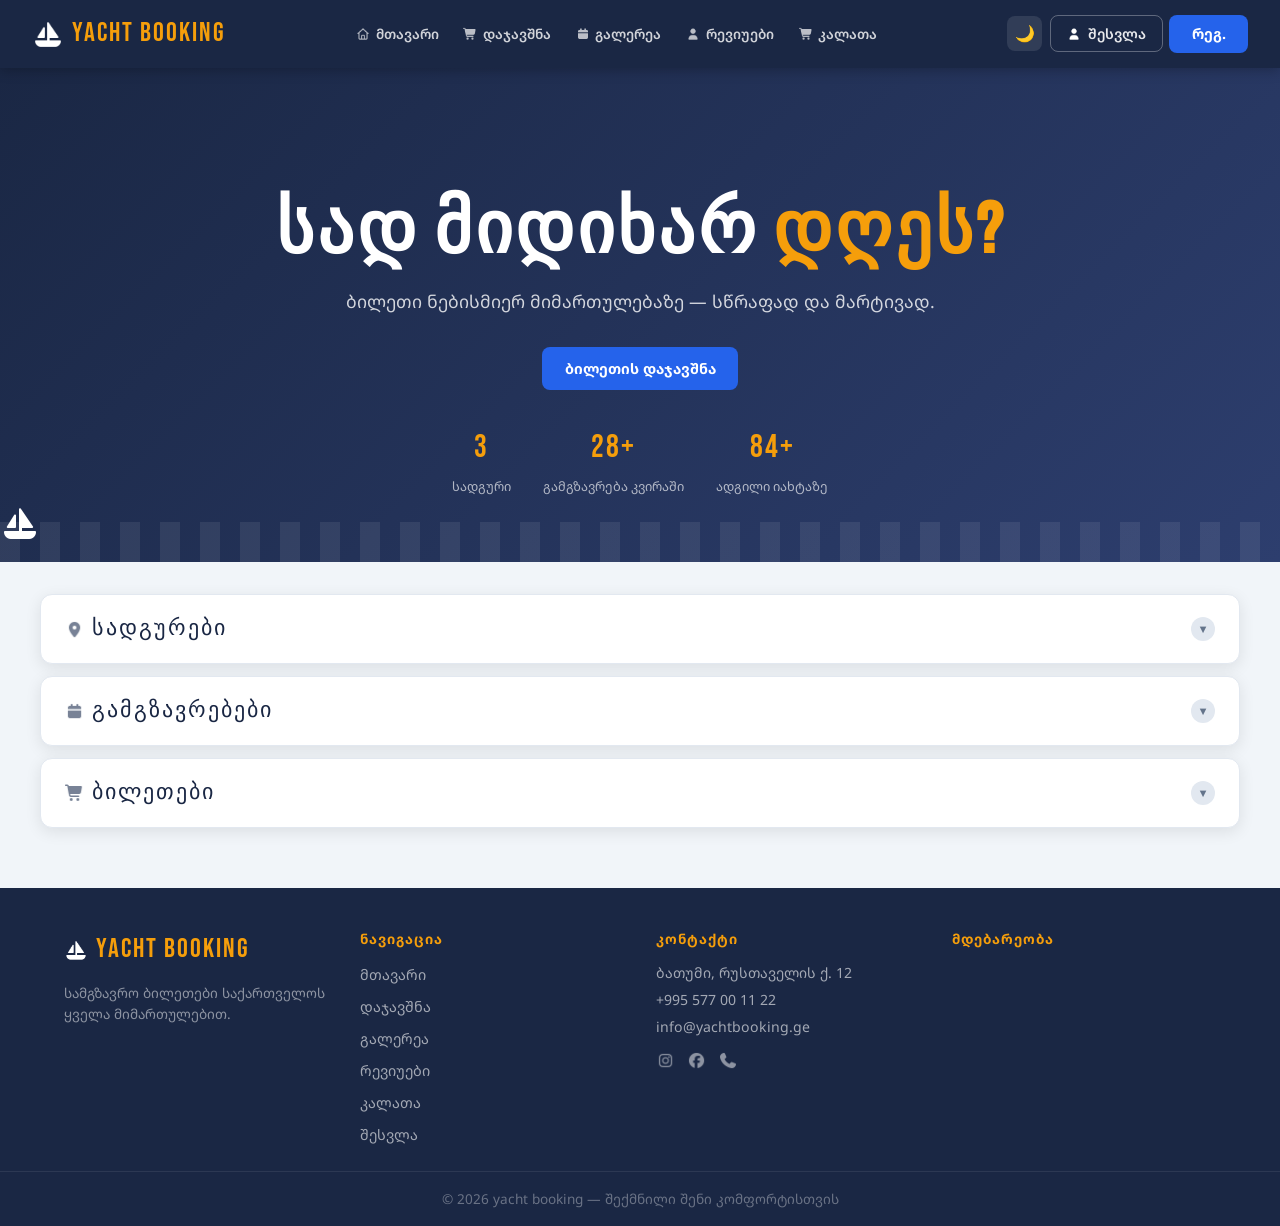
==== index.html @ 4e346224 "git innit" ====
<!doctype html>
<html lang="en" data-theme="light">
  <head>
    <meta charset="UTF-8" />
    <meta name="viewport" content="width=device-width, initial-scale=1.0" />
    <title>Yacht Booking</title>
    <link
      href="https://fonts.googleapis.com/css2?family=Bebas+Neue&family=Noto+Sans+Georgian:wght@300;400;600;700&display=swap"
      rel="stylesheet"
    />
    <link rel="stylesheet" href="./styles/style.css" />
    <link rel="icon" type="image/png" href="./assets/icons/ship.png" />
    <style>
      .accordion-section {
        border: 1px solid var(--border);
        border-radius: 0.75rem;
        overflow: hidden;
        margin-bottom: 0.75rem;
        background: var(--card-bg);
        box-shadow: var(--shadow);
        transition: background 0.3s;
      }
      .accordion-header {
        display: flex;
        align-items: center;
        justify-content: space-between;
        padding: 1rem 1.5rem;
        cursor: pointer;
        user-select: none;
      }
      .accordion-header:hover {
        background: rgba(37, 99, 235, 0.04);
      }
      .accordion-title {
        font-family: "Bebas Neue", sans-serif;
        font-size: 1.4rem;
        letter-spacing: 2px;
        color: var(--navy);
        display: flex;
        align-items: center;
        gap: 0.5rem;
      }
      [data-theme="dark"] .accordion-title {
        color: var(--accent);
      }
      .accordion-title img {
        width: 1.2rem;
        height: 1.2rem;
        opacity: 0.6;
      }
      [data-theme="dark"] .accordion-title img {
        filter: brightness(0) invert(1);
      }
      .accordion-arrow {
        width: 1.5rem;
        height: 1.5rem;
        border-radius: 50%;
        background: var(--border);
        display: flex;
        align-items: center;
        justify-content: center;
        font-size: 0.7rem;
        color: var(--text-light);
        transition:
          transform 0.3s,
          background 0.2s;
        flex-shrink: 0;
      }
      .accordion-section.open .accordion-arrow {
        transform: rotate(180deg);
        background: var(--blue);
        color: white;
      }
      .accordion-body {
        display: none;
        padding: 0 1.5rem 1.5rem;
        border-top: 1px solid var(--border);
      }
      .accordion-section.open .accordion-body {
        display: block;
      }
      .accordion-body .search-wrap {
        padding-top: 1rem;
      }
      .hero-stats {
        display: flex;
        gap: 2rem;
        justify-content: center;
        flex-wrap: wrap;
        margin-top: 2rem;
      }
      .hero-stat {
        text-align: center;
      }
      .hero-stat-num {
        font-family: "Bebas Neue", sans-serif;
        font-size: 2rem;
        letter-spacing: 2px;
        color: var(--accent);
        display: block;
      }
      .hero-stat-label {
        font-size: 0.8rem;
        color: rgba(255, 255, 255, 0.65);
      }
    </style>
  </head>
  <body>
    <header>
      <div class="header-inner">
        <a href="./index.html" class="logo">
          <img src="./assets/icons/ship.png" alt="Logo" class="logo-icon" />
          <span>yacht booking</span>
        </a>
        <nav id="mainNav">
          <a href="./index.html"
            ><img src="./assets/icons/home.png" alt="" />მთავარი</a
          >
          <a href="./pages/booking.html"
            ><img src="./assets/icons/cart.png" alt="" />დაჯავშნა</a
          >
          <a href="./pages/gallery.html"
            ><img src="./assets/icons/calendar-solid.png" alt="" />გალერეა</a
          >
          <a href="./pages/reviews.html"
            ><img src="./assets/icons/user-solid.png" alt="" />რევიუები</a
          >
          <a href="./pages/cart.html"
            ><img src="./assets/icons/cart.png" alt="" />კალათა</a
          >
        </nav>
        <div class="header-actions">
          <button id="themeToggleBtn" class="icon-btn" title="თემის შეცვლა">
            <span id="themeIcon">🌙</span>
          </button>
          <div id="guestBtns">
            <button class="btn-outline" id="openLoginBtn">
              <img
                src="./assets/icons/user-solid.png"
                alt=""
                class="btn-icon"
              />შესვლა
            </button>
            <button class="btn-main" id="openRegisterBtn">რეგ.</button>
          </div>
          <div id="userInfo" class="hidden">
            <span id="welcomeMsg" class="welcome-text"></span>
            <button class="btn-outline small" id="logoutBtn">გასვლა</button>
          </div>
          <button class="burger" id="burgerBtn" aria-label="მენიუ">
            <img
              src="./assets/icons/bars-solid.png"
              alt="menu"
              class="burger-icon"
            />
          </button>
        </div>
      </div>
      <div class="mobile-nav" id="mobileNav">
        <a href="./index.html" class="mob-link"
          ><img src="./assets/icons/home.png" alt="" />მთავარი</a
        >
        <a href="./pages/booking.html" class="mob-link"
          ><img src="./assets/icons/cart.png" alt="" />დაჯავშნა</a
        >
        <a href="./pages/gallery.html" class="mob-link"
          ><img src="./assets/icons/calendar-solid.png" alt="" />გალერეა</a
        >
        <a href="./pages/reviews.html" class="mob-link"
          ><img src="./assets/icons/user-solid.png" alt="" />რევიუები</a
        >
        <a href="./pages/cart.html" class="mob-link"
          ><img src="./assets/icons/cart.png" alt="" />კალათა</a
        >
        <a href="./pages/login.html" class="mob-link"
          ><img src="./assets/icons/user-solid.png" alt="" />შესვლა</a
        >
      </div>
    </header>

    <!-- AUTH MODAL -->
    <div class="modal-overlay hidden" id="authModal">
      <div class="modal">
        <button class="modal-close" id="closeModalBtn">
          <img src="./assets/icons/x-solid.png" alt="close" />
        </button>
        <div class="modal-tabs">
          <button class="tab-btn active" id="tabLogin">შესვლა</button>
          <button class="tab-btn" id="tabRegister">რეგისტრაცია</button>
        </div>
        <!-- LOGIN FORM -->
        <div id="loginForm" class="auth-form">
          <h2>კეთილი იყოს შენი დაბრუნება</h2>
          <div class="form-group">
            <label for="login-email">ელ-ფოსტა</label>
            <input
              type="email"
              id="login-email"
              placeholder="email@example.com"
              required
            />
          </div>
          <div class="form-group">
            <label for="login-password">პაროლი</label>
            <input
              type="password"
              id="login-password"
              placeholder="••••••••"
              required
            />
          </div>
          <button class="btn-main full-width" id="loginSubmitBtn">
            შესვლა
          </button>
          <div id="loginMsg" class="auth-msg hidden"></div>
        </div>
        <!-- REGISTER FORM -->
        <div id="registerForm" class="auth-form hidden">
          <h2>ახალი ანგარიში</h2>
          <div class="form-group">
            <label for="reg-name">სახელი</label>
            <input
              type="text"
              id="reg-name"
              placeholder="გიორგი"
              required
              minlength="2"
            />
          </div>
          <div class="form-group">
            <label for="reg-surname">გვარი</label>
            <input
              type="text"
              id="reg-surname"
              placeholder="ბაგრატიონი"
              required
              minlength="2"
            />
          </div>
          <div class="form-group">
            <label for="reg-email">ელ-ფოსტა</label>
            <input
              type="email"
              id="reg-email"
              placeholder="email@example.com"
              required
            />
          </div>
          <div class="form-group">
            <label for="reg-password">პაროლი</label>
            <input
              type="password"
              id="reg-password"
              placeholder="მინ. 6 სიმბოლო"
              required
              minlength="6"
            />
          </div>
          <button class="btn-main full-width" id="registerSubmitBtn">
            რეგისტრაცია
          </button>
          <div id="registerMsg" class="auth-msg hidden"></div>
        </div>
      </div>
    </div>

    <!-- HERO -->
    <section class="hero">
      <div class="hero-content">
        <h1>სად მიდიხარ <span class="accent">დღეს?</span></h1>
        <p>ბილეთი ნებისმიერ მიმართულებაზე — სწრაფად და მარტივად.</p>
        <a href="./pages/booking.html" class="btn-main">ბილეთის დაჯავშნა</a>
        <div class="hero-stats">
          <div class="hero-stat">
            <span class="hero-stat-num">3</span>
            <span class="hero-stat-label">სადგური</span>
          </div>
          <div class="hero-stat">
            <span class="hero-stat-num">28+</span>
            <span class="hero-stat-label">გამგზავრება კვირაში</span>
          </div>
          <div class="hero-stat">
            <span class="hero-stat-num">84+</span>
            <span class="hero-stat-label">ადგილი იახტაზე</span>
          </div>
        </div>
      </div>
      <div class="sea-track">
        <div class="waves-bg"></div>
        <div class="ship-anim">
          <img src="./assets/icons/ship.png" alt="ship" class="ship-img" />
        </div>
      </div>
    </section>

    <!-- ACCORDION SECTIONS -->
    <section class="section" style="padding-top: 2rem; padding-bottom: 3rem">
      <div class="section-inner">
        <!-- სადგურები -->
        <div class="accordion-section" id="acc-stations">
          <div class="accordion-header" data-target="acc-stations">
            <div class="accordion-title">
              <img
                src="./assets/icons/location-dot-solid.png"
                alt=""
              />სადგურები
            </div>
            <div class="accordion-arrow">▼</div>
          </div>
          <div class="accordion-body" id="stations">
            <div class="search-wrap">
              <input
                type="text"
                id="stationFilter"
                placeholder="სადგურის სახელი..."
                autocomplete="off"
              />
              <button class="btn-search" id="stationSearchBtn">
                <img src="./assets/icons/search.png" alt="ძებნა" />
              </button>
              <div id="stationDropdown" class="dropdown"></div>
            </div>
            <div class="products stations"></div>
          </div>
        </div>

        <!-- გამგზავრებები -->
        <div class="accordion-section" id="acc-departures">
          <div class="accordion-header" data-target="acc-departures">
            <div class="accordion-title">
              <img
                src="./assets/icons/calendar-solid.png"
                alt=""
              />გამგზავრებები
            </div>
            <div class="accordion-arrow">▼</div>
          </div>
          <div class="accordion-body" id="departures">
            <div class="search-wrap">
              <input
                type="text"
                id="departureFilter"
                placeholder="დანიშნულების ძებნა..."
                autocomplete="off"
              />
              <button id="filterDepartureBtn" class="btn-search">
                <img src="./assets/icons/search.png" alt="ძებნა" />
              </button>
              <div id="departureDropdown" class="dropdown"></div>
            </div>
            <div class="products departures"></div>
          </div>
        </div>

        <!-- ბილეთები -->
        <div class="accordion-section" id="acc-tickets">
          <div class="accordion-header" data-target="acc-tickets">
            <div class="accordion-title">
              <img src="./assets/icons/cart.png" alt="" />ბილეთები
            </div>
            <div class="accordion-arrow">▼</div>
          </div>
          <div class="accordion-body" id="tickets">
            <div class="search-wrap">
              <input
                type="text"
                id="ticketFilter"
                placeholder="ძებნა ელ-ფოსტით..."
                autocomplete="off"
              />
              <button class="btn-search" id="ticketSearchBtn">
                <img src="./assets/icons/search.png" alt="ძებნა" />
              </button>
              <div id="ticketsDropdown" class="dropdown"></div>
            </div>
            <div class="products tickets"></div>
          </div>
        </div>
      </div>
    </section>

    <!-- FOOTER -->
    <footer>
      <div class="footer-inner">
        <div class="footer-col">
          <div class="logo footer-logo-wrap">
            <img
              src="./assets/icons/ship.png"
              alt=""
              class="logo-icon footer-logo"
            />
            <span>yacht booking</span>
          </div>
          <p class="footer-desc">
            სამგზავრო ბილეთები საქართველოს ყველა მიმართულებით.
          </p>
        </div>
        <div class="footer-col">
          <h4 class="footer-heading">ნავიგაცია</h4>
          <ul class="footer-links">
            <li><a href="./index.html">მთავარი</a></li>
            <li><a href="./pages/booking.html">დაჯავშნა</a></li>
            <li><a href="./pages/gallery.html">გალერეა</a></li>
            <li><a href="./pages/reviews.html">რევიუები</a></li>
            <li><a href="./pages/cart.html">კალათა</a></li>
            <li><a href="./pages/login.html">შესვლა</a></li>
          </ul>
        </div>
        <div class="footer-col">
          <h4 class="footer-heading">კონტაქტი</h4>
          <p class="footer-contact">ბათუმი, რუსთაველის ქ. 12</p>
          <p class="footer-contact">+995 577 00 11 22</p>
          <p class="footer-contact">info@yachtbooking.ge</p>
          <div class="footer-social">
            <a href="#"
              ><img
                src="./assets/icons/instagram-brands-solid.png"
                alt="instagram"
            /></a>
            <a href="#"
              ><img
                src="./assets/icons/facebook-brands-solid.png"
                alt="facebook"
            /></a>
            <a href="#"><img src="./assets/icons/phone.png" alt="phone" /></a>
          </div>
        </div>
        <div class="footer-col">
          <h4 class="footer-heading">მდებარეობა</h4>
          <div class="footer-map">
            <iframe
              src="https://www.google.com/maps/embed?pb=!1m18!1m12!1m3!1d2990.123456789!2d41.6168!3d41.6427!2m3!1f0!2f0!3f0!3m2!1i1024!2i768!4f13.1!3m3!1m2!1s0x4057585f2b5c7c3f%3A0x1234567890abcdef!2z4YOT4YOU4YOQ4YOb4YOj4YOX4YOk4YOQIOGDpeGDlOGDmuGDmA!5e0!3m2!1ska!2sge!4v1234567890"
              width="100%"
              height="160"
              style="border: 0; border-radius: 0.5rem"
              allowfullscreen=""
              loading="lazy"
              referrerpolicy="no-referrer-when-downgrade"
            ></iframe>
          </div>
        </div>
      </div>
      <div class="footer-bottom">
        <p>© 2026 yacht booking — შექმნილი შენი კომფორტისთვის</p>
      </div>
    </footer>

    <script src="./scripts/app.js" type="module"></script>
    <script>
      // Accordion - section გახსნა/დახურვა
      document.querySelectorAll(".accordion-header").forEach((h) => {
        h.addEventListener("click", () => {
          const id = h.dataset.target;
          const sec = document.getElementById(id);
          const wasOpen = sec.classList.contains("open");
          document
            .querySelectorAll(".accordion-section")
            .forEach((s) => s.classList.remove("open"));
          if (!wasOpen) sec.classList.add("open");
        });
      });

      // URL hash-ით გახსნა (#stations, #departures, #tickets)
      const hash = window.location.hash.replace("#", "");
      if (hash) {
        const targetMap = {
          stations: "acc-stations",
          departures: "acc-departures",
          tickets: "acc-tickets",
        };
        const accId = targetMap[hash];
        if (accId) {
          const sec = document.getElementById(accId);
          if (sec) {
            sec.classList.add("open");
            setTimeout(() => {
              sec.scrollIntoView({ behavior: "smooth", block: "start" });
            }, 150);
          }
        }
      }
    </script>
  </body>
</html>
---- styles/style.css ----
/* ============================================================
   style.css — Yacht Booking
   სტრუქტურა:
   1. Variables & Themes
   2. Reset & Base
   3. Header & Nav
   4. Burger Menu
   5. Buttons
   6. Auth Modal
   7. Hero
   8. Sections & Typography
   9. Search & Dropdown
   10. Cards
   11. Forms
   12. Login Page + localStorage Panel
   13. Booking Page
   14. Reviews Page
   15. 404 Page
   16. Footer
   17. Calendar
   18. Accordion
   19. Responsive
============================================================ */

/* #region Variables & Themes */
:root {
  --navy:        #1a2744;
  --blue:        #2563eb;
  --blue-dark:   #1d4ed8;
  --accent:      #f59e0b;
  --red:         #ef4444;
  --bg:          #f1f5f9;
  --bg-alt:      #ffffff;
  --card-bg:     #ffffff;
  --text:        #1e293b;
  --text-light:  #64748b;
  --border:      #e2e8f0;
  --shadow:      0 4px 16px rgba(0, 0, 0, 0.09);
  --header-bg:   #1a2744;
  --header-text: #ffffff;
  --input-bg:    #ffffff;
}

[data-theme="dark"] {
  --bg:          #0f172a;
  --bg-alt:      #1e293b;
  --card-bg:     #1e293b;
  --text:        #e2e8f0;
  --text-light:  #94a3b8;
  --border:      #334155;
  --shadow:      0 4px 16px rgba(0, 0, 0, 0.35);
  --header-bg:   #0f172a;
  --header-text: #e2e8f0;
  --input-bg:    #1e293b;
}
/* #endregion */

/* #region Reset & Base */
*,
*::before,
*::after {
  box-sizing: border-box;
  margin: 0;
  padding: 0;
}

html {
  scroll-behavior: smooth;
  overflow-x: hidden;
}

body {
  font-family: "Noto Sans Georgian", sans-serif;
  background: var(--bg);
  color: var(--text);
  font-size: 1rem;
  line-height: 1.6;
  transition: background 0.3s, color 0.3s;
  overflow-x: hidden;
  padding-top: 4rem; /* fixed header-ის სიმაღლე */
}
/* #endregion */

/* #region Header & Nav */
header {
  background: var(--header-bg);
  position: fixed;
  top: 0;
  left: 0;
  width: 100%;
  z-index: 1000;
  box-shadow: 0 2px 12px rgba(0, 0, 0, 0.25);
  transition: background 0.3s;
}

.header-inner {
  padding: 0.75rem 2rem;
  display: flex;
  justify-content: space-between;
  align-items: center;
  gap: 1rem;
}

/* ლოგო */
.logo {
  display: flex;
  align-items: center;
  gap: 0.5rem;
  font-family: "Bebas Neue", sans-serif;
  font-size: 1.7rem;
  color: var(--accent);
  letter-spacing: 2px;
  text-decoration: none;
  flex-shrink: 0;
}

.logo-icon {
  width: 2rem;
  height: 2rem;
  filter: brightness(0) invert(1);
}

/* დესკტოპ ნავიგაცია — ცენტრში */
nav#mainNav {
  flex: 1;
  display: flex;
  justify-content: center;
  align-items: center;
  gap: 0.25rem;
}

nav#mainNav a {
  display: inline-flex;
  align-items: center;
  gap: 0.35rem;
  color: rgba(255, 255, 255, 0.8);
  text-decoration: none;
  padding: 0.45rem 0.65rem;
  border-radius: 6px;
  font-size: 0.85rem;
  font-weight: 600;
  white-space: nowrap;
  transition: background 0.2s, color 0.2s;
}

nav#mainNav a img {
  width: 14px;
  height: 14px;
  filter: brightness(0) invert(1);
  opacity: 0.7;
}

nav#mainNav a:hover {
  background: rgba(255, 255, 255, 0.1);
  color: var(--accent);
}

nav#mainNav a:hover img {
  opacity: 1;
  filter: brightness(0) saturate(100%) invert(70%) sepia(80%) hue-rotate(0deg);
}

.active-link {
  color: var(--accent) !important;
}

/* header-ის მარჯვენა ბლოკი */
.header-actions {
  display: flex;
  align-items: center;
  gap: 0.5rem;
  flex-shrink: 0;
}

/* თემის ღილაკი */
.icon-btn {
  background: rgba(255, 255, 255, 0.1);
  border: none;
  border-radius: 8px;
  width: 2.2rem;
  height: 2.2rem;
  font-size: 1rem;
  cursor: pointer;
  display: flex;
  align-items: center;
  justify-content: center;
  transition: background 0.2s;
}

.icon-btn:hover {
  background: rgba(255, 255, 255, 0.2);
}

/* Auth ბლოკი */
#guestBtns,
#userInfo {
  display: flex;
  align-items: center;
  gap: 0.4rem;
}

#userInfo.hidden,
#guestBtns.hidden {
  display: none !important;
}

.welcome-text {
  color: rgba(255, 255, 255, 0.85);
  font-size: 0.85rem;
  font-weight: 600;
  white-space: nowrap;
}

/* მობილური მენიუ */
.mobile-nav {
  display: none;
  flex-direction: column;
  background: var(--header-bg);
  padding: 0 1.5rem 1rem;
  border-top: 1px solid rgba(255, 255, 255, 0.08);
  transition: background 0.3s;
}

.mobile-nav.open {
  display: flex;
}

.mob-link {
  display: flex;
  align-items: center;
  gap: 0.5rem;
  color: rgba(255, 255, 255, 0.8);
  text-decoration: none;
  padding: 0.65rem 0;
  border-bottom: 1px solid rgba(255, 255, 255, 0.07);
  font-weight: 600;
  font-size: 0.9rem;
  transition: color 0.2s;
}

.mob-link:last-child {
  border-bottom: none;
}

.mob-link:hover {
  color: var(--accent);
}

.mob-link img {
  width: 14px;
  filter: brightness(0) invert(1);
  opacity: 0.7;
}
/* #endregion */

/* #region Burger Menu */
.burger {
  display: none;
  background: rgba(255, 255, 255, 0.1);
  border: none;
  border-radius: 6px;
  padding: 0.4rem;
  cursor: pointer;
  flex-direction: column;
  gap: 4px;
  z-index: 1001;
}

.burger-icon {
  width: 1.2rem;
  height: 1.2rem;
  filter: brightness(0) invert(1);
  display: block;
}
/* #endregion */

/* #region Buttons */
.btn-main {
  display: inline-flex;
  align-items: center;
  gap: 0.4rem;
  background: var(--blue);
  color: white;
  padding: 0.6rem 1.4rem;
  border-radius: 8px;
  font-family: "Noto Sans Georgian", sans-serif;
  font-size: 0.9rem;
  font-weight: 700;
  border: none;
  cursor: pointer;
  text-decoration: none;
  transition: background 0.2s, transform 0.15s;
}

.btn-main:hover {
  background: var(--blue-dark);
  transform: translateY(-1px);
}

.btn-outline {
  display: inline-flex;
  align-items: center;
  gap: 0.4rem;
  background: transparent;
  color: rgba(255, 255, 255, 0.9);
  padding: 0.5rem 1rem;
  border-radius: 8px;
  border: 1px solid rgba(255, 255, 255, 0.3);
  font-family: "Noto Sans Georgian", sans-serif;
  font-size: 0.88rem;
  font-weight: 600;
  cursor: pointer;
  text-decoration: none;
  transition: background 0.2s;
}

.btn-outline:hover {
  background: rgba(255, 255, 255, 0.1);
}

.btn-outline.small {
  padding: 0.35rem 0.75rem;
  font-size: 0.8rem;
}

.btn-secondary {
  display: inline-flex;
  align-items: center;
  gap: 0.4rem;
  background: var(--accent);
  color: var(--navy);
  padding: 0.6rem 1.4rem;
  border-radius: 8px;
  font-family: "Noto Sans Georgian", sans-serif;
  font-size: 0.9rem;
  font-weight: 700;
  border: none;
  cursor: pointer;
  transition: opacity 0.2s, transform 0.15s;
}

.btn-secondary:hover {
  opacity: 0.85;
  transform: translateY(-1px);
}

.btn-danger {
  display: inline-flex;
  align-items: center;
  gap: 0.4rem;
  background: var(--red);
  color: white;
  padding: 0.6rem 1.4rem;
  border-radius: 8px;
  font-family: "Noto Sans Georgian", sans-serif;
  font-size: 0.9rem;
  font-weight: 700;
  border: none;
  cursor: pointer;
  transition: opacity 0.2s, transform 0.15s;
}

.btn-danger:hover {
  opacity: 0.85;
  transform: translateY(-1px);
}

.btn-search {
  background: var(--blue);
  border: none;
  border-radius: 8px;
  padding: 0.55rem 0.75rem;
  cursor: pointer;
  display: flex;
  align-items: center;
  flex-shrink: 0;
  transition: background 0.2s;
}

.btn-search img {
  width: 1rem;
  height: 1rem;
  filter: brightness(0) invert(1);
}

.btn-search:hover {
  background: var(--blue-dark);
}

.btn-icon {
  width: 14px;
  height: 14px;
  filter: brightness(0) invert(1);
}

.full-width {
  width: 100%;
  justify-content: center;
}
/* #endregion */

/* #region Auth Modal */
.modal-overlay {
  position: fixed;
  inset: 0;
  background: rgba(0, 0, 0, 0.55);
  z-index: 200;
  display: flex;
  align-items: center;
  justify-content: center;
  padding: 1rem;
  backdrop-filter: blur(3px);
}

.modal-overlay.hidden {
  display: none;
}

.modal {
  background: var(--card-bg);
  border-radius: 16px;
  padding: 2rem;
  width: 100%;
  max-width: 420px;
  position: relative;
  box-shadow: 0 20px 60px rgba(0, 0, 0, 0.3);
  transition: background 0.3s;
}

.modal-close {
  position: absolute;
  top: 1rem;
  right: 1rem;
  background: none;
  border: none;
  cursor: pointer;
  opacity: 0.5;
  transition: opacity 0.2s;
}

.modal-close:hover {
  opacity: 1;
}

.modal-close img {
  width: 1rem;
  height: 1rem;
}

.modal-tabs {
  display: flex;
  gap: 0.5rem;
  margin-bottom: 1.5rem;
}

.tab-btn {
  flex: 1;
  padding: 0.6rem;
  border: 2px solid var(--border);
  border-radius: 8px;
  background: transparent;
  color: var(--text-light);
  font-family: "Noto Sans Georgian", sans-serif;
  font-size: 0.9rem;
  font-weight: 700;
  cursor: pointer;
  transition: all 0.2s;
}

.tab-btn.active {
  border-color: var(--blue);
  color: var(--blue);
  background: rgba(37, 99, 235, 0.06);
}

.auth-form h2 {
  font-size: 1.3rem;
  margin-bottom: 1.25rem;
  color: var(--text);
}
/* #endregion */

/* #region Hero */
.hero {
  background: linear-gradient(135deg, var(--navy) 0%, #2d3e6e 100%);
  color: white;
  text-align: center;
  padding: 8rem 1.5rem 4rem;
  position: relative;
  overflow: hidden;
}

.hero-content {
  max-width: 900px;
  margin: 0 auto;
}

.hero h1 {
  font-family: "Bebas Neue", sans-serif;
  font-size: clamp(2.5rem, 6vw, 4.5rem);
  letter-spacing: 3px;
  line-height: 1.1;
  margin-bottom: 1rem;
}

.accent {
  color: var(--accent);
}

.hero p {
  font-size: 1.1rem;
  opacity: 0.8;
  margin-bottom: 2rem;
}

/* ტალღები + გემი */
.sea-track {
  position: absolute;
  bottom: 0;
  left: 0;
  width: 100%;
  height: 60px;
  overflow: hidden;
}

.waves-bg {
  position: absolute;
  bottom: 0;
  width: 200%;
  height: 40px;
  background: repeating-linear-gradient(
    90deg,
    rgba(255, 255, 255, 0.08) 0px,
    rgba(255, 255, 255, 0.08) 20px,
    transparent 20px,
    transparent 40px
  );
  animation: waveMove 4s linear infinite;
}

@keyframes waveMove {
  from { transform: translateX(0); }
  to   { transform: translateX(-50%); }
}

.ship-anim {
  position: absolute;
  bottom: 12px;
  animation: shipSail 20s linear infinite;
}

.ship-img {
  width: 2.5rem;
  height: auto;
  filter: brightness(0) invert(1);
  animation: shipBob 2s ease-in-out infinite;
}

@keyframes shipSail {
  from { left: -5rem; }
  to   { left: 100%; }
}

@keyframes shipBob {
  0%, 100% { transform: translateY(0); }
  50%       { transform: translateY(-4px); }
}

/* Hero stats */
.hero-stats {
  display: flex;
  gap: 2rem;
  justify-content: center;
  flex-wrap: wrap;
  margin-top: 2rem;
}

.hero-stat {
  text-align: center;
}

.hero-stat-num {
  font-family: "Bebas Neue", sans-serif;
  font-size: 2rem;
  letter-spacing: 2px;
  color: var(--accent);
  display: block;
}

.hero-stat-label {
  font-size: 0.8rem;
  color: rgba(255, 255, 255, 0.65);
}
/* #endregion */

/* #region Sections & Typography */
.section {
  padding: 4rem 1.5rem;
  transition: background 0.3s;
}

.alt-bg {
  background: var(--bg-alt);
}

.section-inner {
  max-width: 1200px;
  margin: 0 auto;
}

.section-title {
  display: flex;
  align-items: center;
  gap: 0.6rem;
  font-family: "Bebas Neue", sans-serif;
  font-size: 2.2rem;
  letter-spacing: 2px;
  color: var(--navy);
  margin-bottom: 1.5rem;
  border-left: 5px solid var(--accent);
  padding-left: 0.75rem;
}

[data-theme="dark"] .section-title {
  color: var(--accent);
}

.title-icon {
  width: 1.4rem;
  height: 1.4rem;
  filter: opacity(0.7);
}

[data-theme="dark"] .title-icon {
  filter: brightness(0) invert(1) opacity(0.6);
}
/* #endregion */

/* #region Search & Dropdown */
.search-wrap {
  position: relative;
  display: flex;
  gap: 0.5rem;
  align-items: center;
  margin-bottom: 1.5rem;
  flex-wrap: wrap;
}

.search-wrap input {
  padding: 0.65rem 1rem;
  border: 2px solid var(--border);
  border-radius: 8px;
  font-family: "Noto Sans Georgian", sans-serif;
  font-size: 0.95rem;
  width: 280px;
  background: var(--input-bg);
  color: var(--text);
  outline: none;
  transition: border 0.2s, background 0.3s;
}

.search-wrap input:focus {
  border-color: var(--blue);
}

.dropdown {
  position: absolute;
  top: calc(100% + 4px);
  left: 0;
  z-index: 50;
  background: var(--card-bg);
  border: 1px solid var(--border);
  border-radius: 8px;
  box-shadow: var(--shadow);
  width: 280px;
  max-height: 220px;
  overflow-y: auto;
  display: none;
  transition: background 0.3s;
}

.dropdown p {
  padding: 0.6rem 1rem;
  margin: 0;
  cursor: pointer;
  font-size: 0.9rem;
  color: var(--text);
  border-bottom: 1px solid var(--border);
  transition: background 0.15s;
}

.dropdown p:last-child {
  border-bottom: none;
}

.dropdown p:hover {
  background: rgba(37, 99, 235, 0.08);
  color: var(--blue);
}
/* #endregion */

/* #region Cards */
.products {
  display: grid;
  grid-template-columns: repeat(auto-fill, minmax(270px, 1fr));
  gap: 1.25rem;
}

.card {
  background: var(--card-bg);
  border-radius: 12px;
  padding: 1.25rem 1.5rem;
  border: 1px solid var(--border);
  box-shadow: var(--shadow);
  transition: transform 0.2s, box-shadow 0.2s, background 0.3s;
}

.card:hover {
  transform: translateY(-4px);
  box-shadow: 0 8px 24px rgba(0, 0, 0, 0.14);
}

.card h3 {
  color: var(--navy);
  font-size: 1.05rem;
  margin-bottom: 0.4rem;
}

[data-theme="dark"] .card h3 {
  color: var(--accent);
}

.card h4 {
  color: var(--blue);
  font-size: 0.95rem;
  margin-bottom: 0.3rem;
}

.card p {
  color: var(--text-light);
  font-size: 0.86rem;
  margin-top: 0.25rem;
}

/* იახტის ქვე-ბარათი */
.trainCard {
  background: rgba(37, 99, 235, 0.05);
  border-left: 4px solid var(--blue);
  margin-left: 1rem;
}

[data-theme="dark"] .trainCard {
  background: rgba(37, 99, 235, 0.1);
}
/* #endregion */

/* #region Forms */
.form-card {
  background: var(--card-bg);
  border-radius: 12px;
  padding: 2rem;
  border: 1px solid var(--border);
  box-shadow: var(--shadow);
  margin-bottom: 1.5rem;
  transition: background 0.3s;
}

.sub-title {
  color: var(--text);
  font-size: 1.1rem;
  font-weight: 700;
  margin-bottom: 1.25rem;
}

.form-grid {
  display: grid;
  grid-template-columns: repeat(auto-fit, minmax(210px, 1fr));
  gap: 1rem;
  margin-bottom: 1.25rem;
}

.form-group {
  display: flex;
  flex-direction: column;
  gap: 0.35rem;
}

.form-group label {
  font-size: 0.8rem;
  font-weight: 700;
  color: var(--text-light);
  text-transform: uppercase;
  letter-spacing: 0.5px;
}

.form-group input,
.form-group select,
textarea {
  padding: 0.6rem 0.9rem;
  border: 2px solid var(--border);
  border-radius: 8px;
  font-family: "Noto Sans Georgian", sans-serif;
  font-size: 0.95rem;
  background: var(--input-bg);
  color: var(--text);
  outline: none;
  transition: border 0.2s, background 0.3s;
}

.form-group input:focus,
.form-group select:focus,
textarea:focus {
  border-color: var(--blue);
}

.form-group select {
  cursor: pointer;
  width: 100%;
}

.form-group select:disabled {
  opacity: 0.5;
  cursor: not-allowed;
}

textarea {
  resize: vertical;
  width: 100%;
}

/* შეტყობინება */
.auth-msg {
  margin-top: 0.85rem;
  padding: 0.65rem 1rem;
  border-radius: 8px;
  font-weight: 600;
  font-size: 0.9rem;
}

.auth-msg.success {
  background: #d1fae5;
  color: #065f46;
  border: 1px solid #6ee7b7;
}

.auth-msg.error {
  background: #fee2e2;
  color: #991b1b;
  border: 1px solid #fca5a5;
}

.hidden {
  display: none !important;
}

.form-group-full {
  grid-column: 1 / -1;
}
/* #endregion */

/* #region Login Page & localStorage Panel */
.auth-page {
  min-height: calc(100vh - 9rem);
  display: flex;
  flex-direction: column;
  align-items: center;
  justify-content: center;
  gap: 1.5rem;
  padding: 3rem 1.5rem;
}

.auth-container {
  background: var(--card-bg);
  border-radius: 1rem;
  padding: 2.5rem;
  width: 100%;
  max-width: 28rem;
  border: 1px solid var(--border);
  box-shadow: var(--shadow);
  transition: background 0.3s;
}

.auth-tabs {
  display: flex;
  gap: 0.5rem;
  margin-bottom: 2rem;
  border-bottom: 1px solid var(--border);
  padding-bottom: 1.25rem;
}

.auth-tab {
  flex: 1;
  padding: 0.65rem;
  border: 2px solid var(--border);
  border-radius: 0.5rem;
  background: transparent;
  color: var(--text-light);
  font-family: "Noto Sans Georgian", sans-serif;
  font-size: 0.95rem;
  font-weight: 700;
  cursor: pointer;
  transition: all 0.2s;
}

.auth-tab.active {
  border-color: var(--blue);
  color: var(--blue);
  background: rgba(37, 99, 235, 0.06);
}

.auth-form-page h1 {
  font-size: 1.4rem;
  font-weight: 700;
  margin-bottom: 0.4rem;
  color: var(--text);
}

.auth-form-page .form-group {
  margin-bottom: 0.85rem;
}

.auth-sub {
  color: var(--text-light);
  font-size: 0.9rem;
  margin-bottom: 1.5rem;
}

.auth-switch {
  text-align: center;
  margin-top: 1.25rem;
  font-size: 0.9rem;
  color: var(--text-light);
}

.auth-switch a {
  color: var(--blue);
  font-weight: 700;
  text-decoration: none;
}

.auth-switch a:hover {
  text-decoration: underline;
}

/* localStorage info panel */
.token-info-wrap {
  width: 100%;
  max-width: 28rem;
}

.token-card {
  background: var(--card-bg);
  border: 1px solid var(--border);
  border-radius: 0.75rem;
  padding: 1.25rem 1.5rem;
  box-shadow: var(--shadow);
  transition: background 0.3s;
}

.token-section-title {
  font-size: 0.72rem;
  font-weight: 700;
  text-transform: uppercase;
  letter-spacing: 1px;
  color: var(--text-light);
  margin-bottom: 0.75rem;
}

.token-row {
  display: flex;
  align-items: flex-start;
  justify-content: space-between;
  gap: 0.75rem;
  padding: 0.5rem 0;
  border-bottom: 1px solid var(--border);
  font-size: 0.84rem;
}

.token-row:last-child {
  border-bottom: none;
}

.token-label {
  font-weight: 700;
  color: var(--text-light);
  flex-shrink: 0;
}

.token-value {
  color: var(--text);
  word-break: break-all;
  text-align: right;
}

.token-mono {
  font-family: monospace;
  font-size: 0.76rem;
  color: var(--blue);
}

.token-status-in  { color: #059669; font-weight: 700; }
.token-status-out { color: var(--text-light); }
/* #endregion */

/* #region Booking Page */
.booking-page {
  padding: 3rem 1.5rem;
  min-height: calc(100vh - 9rem);
}

.page-title {
  font-family: "Bebas Neue", sans-serif;
  font-size: 2.5rem;
  letter-spacing: 2px;
  color: var(--navy);
  margin-bottom: 2rem;
  border-left: 0.3rem solid var(--accent);
  padding-left: 0.75rem;
}

[data-theme="dark"] .page-title {
  color: var(--accent);
}
/* #endregion */

/* #region Reviews Page */
.reviews-page {
  padding: 3rem 1.5rem;
}

.reviews-grid {
  display: grid;
  grid-template-columns: repeat(auto-fill, minmax(17rem, 1fr));
  gap: 1.25rem;
  margin-bottom: 2rem;
}

.review-card {
  background: var(--card-bg);
  border: 1px solid var(--border);
  border-radius: 0.75rem;
  padding: 1.25rem;
  box-shadow: var(--shadow);
  transition: transform 0.2s, background 0.3s;
}

.review-card:hover {
  transform: translateY(-0.25rem);
}

.review-header {
  display: flex;
  align-items: center;
  gap: 0.75rem;
  margin-bottom: 0.75rem;
}

.review-avatar {
  width: 2.5rem;
  height: 2.5rem;
  border-radius: 50%;
  background: var(--navy);
  color: var(--accent);
  font-family: "Bebas Neue", sans-serif;
  font-size: 1.2rem;
  display: flex;
  align-items: center;
  justify-content: center;
  flex-shrink: 0;
}

.review-name  { font-weight: 700; font-size: 0.9rem; color: var(--text); }
.review-date  { font-size: 0.78rem; color: var(--text-light); }
.review-stars { margin-left: auto; color: var(--accent); font-size: 0.85rem; white-space: nowrap; }
.review-text  { font-size: 0.88rem; color: var(--text-light); line-height: 1.6; }
.review-form-card { margin-top: 1rem; }
/* #endregion */

/* #region 404 Page */
.not-found-page {
  min-height: calc(100vh - 9rem);
  display: flex;
  align-items: center;
  justify-content: center;
  padding: 3rem 1.5rem;
  text-align: center;
}

.not-found-inner {
  max-width: 30rem;
}

.not-found-num {
  font-family: "Bebas Neue", sans-serif;
  font-size: clamp(5rem, 18vw, 9rem);
  color: var(--accent);
  line-height: 1;
  letter-spacing: 4px;
}

.ship-lost {
  margin: 1rem 0;
  animation: shipBob 2s ease-in-out infinite;
}

.lost-ship-img {
  width: 3.5rem;
  filter: opacity(0.4);
}

.not-found-inner h2 {
  font-size: 1.4rem;
  font-weight: 700;
  margin-bottom: 0.75rem;
  color: var(--text);
}

.not-found-inner p {
  color: var(--text-light);
  margin-bottom: 2rem;
  font-size: 0.95rem;
}
/* #endregion */

/* #region Footer */
footer {
  background: var(--header-bg);
  transition: background 0.3s;
}

.footer-inner {
  max-width: 75rem;
  margin: 0 auto;
  padding: 2.5rem 1.5rem 1.5rem;
  display: grid;
  grid-template-columns: repeat(4, 1fr);
  gap: 2rem;
}

.footer-logo-wrap {
  margin-bottom: 0.75rem;
}

.footer-logo {
  width: 1.5rem !important;
  height: 1.5rem !important;
}

.footer-desc {
  color: rgba(255, 255, 255, 0.5);
  font-size: 0.85rem;
  line-height: 1.5;
}

.footer-heading {
  color: var(--accent);
  font-size: 0.85rem;
  font-weight: 700;
  letter-spacing: 1px;
  text-transform: uppercase;
  margin-bottom: 0.75rem;
}

.footer-links {
  list-style: none;
  display: flex;
  flex-direction: column;
  gap: 0.4rem;
}

.footer-links a {
  color: rgba(255, 255, 255, 0.6);
  text-decoration: none;
  font-size: 0.9rem;
  transition: color 0.2s;
}

.footer-links a:hover {
  color: var(--accent);
}

.footer-contact {
  color: rgba(255, 255, 255, 0.6);
  font-size: 0.88rem;
  margin-bottom: 0.3rem;
}

.footer-social {
  display: flex;
  gap: 0.75rem;
  margin-top: 0.75rem;
}

.footer-social a img {
  width: 1.2rem;
  height: 1.2rem;
  filter: brightness(0) invert(1);
  opacity: 0.5;
  transition: opacity 0.2s;
}

.footer-social a:hover img {
  opacity: 1;
}

.footer-map iframe {
  width: 100%;
  height: 10rem;
  border: 0;
  border-radius: 0.5rem;
}

.footer-bottom {
  border-top: 1px solid rgba(255, 255, 255, 0.08);
  text-align: center;
  padding: 1rem 1.5rem;
  color: rgba(255, 255, 255, 0.35);
  font-size: 0.85rem;
}
/* #endregion */

/* #region Calendar */
.calendar-wrap {
  display: none;
  position: absolute;
  top: calc(100% + 0.35rem);
  left: 0;
  z-index: 60;
  background: var(--card-bg);
  border: 1px solid var(--border);
  border-radius: 0.75rem;
  box-shadow: 0 8px 32px rgba(0, 0, 0, 0.15);
  padding: 1rem;
  min-width: 17rem;
  transition: background 0.3s;
}

.calendar-wrap.cal-open {
  display: block;
}

.cal-header {
  display: flex;
  align-items: center;
  justify-content: space-between;
  margin-bottom: 0.75rem;
}

.cal-title {
  font-weight: 700;
  font-size: 0.95rem;
  color: var(--text);
}

.cal-nav {
  background: none;
  border: 1px solid var(--border);
  border-radius: 0.4rem;
  width: 1.8rem;
  height: 1.8rem;
  cursor: pointer;
  color: var(--text);
  font-size: 0.9rem;
  display: flex;
  align-items: center;
  justify-content: center;
  transition: background 0.15s;
}

.cal-nav:hover {
  background: var(--border);
}

.cal-grid {
  display: grid;
  grid-template-columns: repeat(7, 1fr);
  gap: 0.15rem;
}

.cal-day-name {
  text-align: center;
  font-size: 0.72rem;
  font-weight: 700;
  color: var(--text-light);
  padding: 0.25rem 0;
}

.cal-cell {
  aspect-ratio: 1;
  display: flex;
  align-items: center;
  justify-content: center;
  font-size: 0.82rem;
  border-radius: 0.35rem;
  border: none;
  background: none;
  cursor: pointer;
  color: var(--text);
  transition: background 0.15s;
}

.cal-cell:hover:not(:disabled):not(.past) {
  background: rgba(37, 99, 235, 0.1);
  color: var(--blue);
}

.cal-cell.today    { font-weight: 700; color: var(--blue); }
.cal-cell.selected { background: var(--blue); color: white; font-weight: 700; }
.cal-cell.past     { opacity: 0.3; cursor: not-allowed; }
.cal-cell.empty    { cursor: default; }
/* #endregion */

/* #region Accordion */
.accordion-section {
  border: 1px solid var(--border);
  border-radius: 0.75rem;
  overflow: hidden;
  margin-bottom: 0.75rem;
  background: var(--card-bg);
  box-shadow: var(--shadow);
  transition: background 0.3s;
}

.accordion-header {
  display: flex;
  align-items: center;
  justify-content: space-between;
  padding: 1rem 1.5rem;
  cursor: pointer;
  user-select: none;
}

.accordion-header:hover {
  background: rgba(37, 99, 235, 0.04);
}

.accordion-title {
  font-family: "Bebas Neue", sans-serif;
  font-size: 1.4rem;
  letter-spacing: 2px;
  color: var(--navy);
  display: flex;
  align-items: center;
  gap: 0.5rem;
}

[data-theme="dark"] .accordion-title {
  color: var(--accent);
}

.accordion-title img {
  width: 1.2rem;
  height: 1.2rem;
  opacity: 0.6;
}

[data-theme="dark"] .accordion-title img {
  filter: brightness(0) invert(1);
}

.accordion-arrow {
  width: 1.5rem;
  height: 1.5rem;
  border-radius: 50%;
  background: var(--border);
  display: flex;
  align-items: center;
  justify-content: center;
  font-size: 0.7rem;
  color: var(--text-light);
  transition: transform 0.3s, background 0.2s;
  flex-shrink: 0;
}

.accordion-section.open .accordion-arrow {
  transform: rotate(180deg);
  background: var(--blue);
  color: white;
}

.accordion-body {
  display: none;
  padding: 0 1.5rem 1.5rem;
  border-top: 1px solid var(--border);
}

.accordion-section.open .accordion-body {
  display: block;
}

.accordion-body .search-wrap {
  padding-top: 1rem;
}
/* #endregion */

/* #region Responsive */

/* Breakpoint 1 — ≤1100px: nav icon-ები იმალება, ტექსტი რჩება */
@media (max-width: 68.75rem) {
  nav#mainNav a img {
    display: none;
  }

  nav#mainNav a {
    padding: 0.4rem 0.5rem;
    font-size: 0.82rem;
  }
}

/* Breakpoint 2 — ≤768px: nav იმალება, burger ჩნდება */
@media (max-width: 48rem) {
  nav#mainNav {
    display: none;
  }

  .burger {
    display: flex;
  }

  .header-actions {
    gap: 0.35rem;
  }

  /* auth ღილაკები ყოველთვის ჩანს */
  #guestBtns,
  #userInfo {
    display: flex !important;
  }

  #userInfo.hidden,
  #guestBtns.hidden {
    display: none !important;
  }

  /* სახელი იმარტივება — გასვლა ღილაკი რჩება */
  .welcome-text {
    display: none;
  }

  .btn-outline.small {
    padding: 0.35rem 0.6rem;
    font-size: 0.78rem;
    white-space: nowrap;
  }

  .section {
    padding: 2.5rem 1rem;
  }

  .products {
    grid-template-columns: 1fr 1fr;
  }

  .form-grid {
    grid-template-columns: 1fr;
  }

  .reviews-grid {
    grid-template-columns: 1fr 1fr;
  }

  .footer-inner {
    grid-template-columns: 1fr 1fr;
    gap: 1.5rem;
    padding: 2rem 1.5rem;
  }

  .booking-page {
    padding: 2rem 1rem;
  }

  .reviews-page {
    padding: 2rem 1rem;
  }

  .auth-container {
    padding: 1.5rem;
  }

  .hero {
    padding: 3.5rem 1.5rem 3rem;
  }

  .search-wrap input {
    width: 100%;
  }

  .dropdown {
    width: 100%;
  }

  .modal {
    padding: 1.5rem;
  }
}

/* Breakpoint 3 — ≤480px: mobile layout */
@media (max-width: 30rem) {
  .header-inner {
    padding: 0.6rem 1rem;
  }

  .logo span {
    font-size: 1.3rem;
  }

  .btn-outline {
    padding: 0.4rem 0.6rem;
    font-size: 0.78rem;
  }

  /* icon იმარტივება — ტექსტი რჩება */
  .btn-outline .btn-icon {
    display: none;
  }

  .btn-main {
    padding: 0.4rem 0.75rem;
    font-size: 0.82rem;
  }

  .products {
    grid-template-columns: 1fr;
  }

  .reviews-grid {
    grid-template-columns: 1fr;
  }

  .footer-inner {
    grid-template-columns: 1fr;
    padding: 1.5rem 1rem;
  }

  .section-title {
    font-size: 1.7rem;
  }

  .form-card {
    padding: 1.25rem;
  }

  .hero h1 {
    font-size: 2.2rem;
  }

  .hero-stats {
    gap: 1rem;
  }

  .auth-container {
    padding: 1.25rem;
  }

  .page-title {
    font-size: 1.8rem;
  }

  .not-found-num {
    font-size: 5rem;
  }
}
/* #endregion */
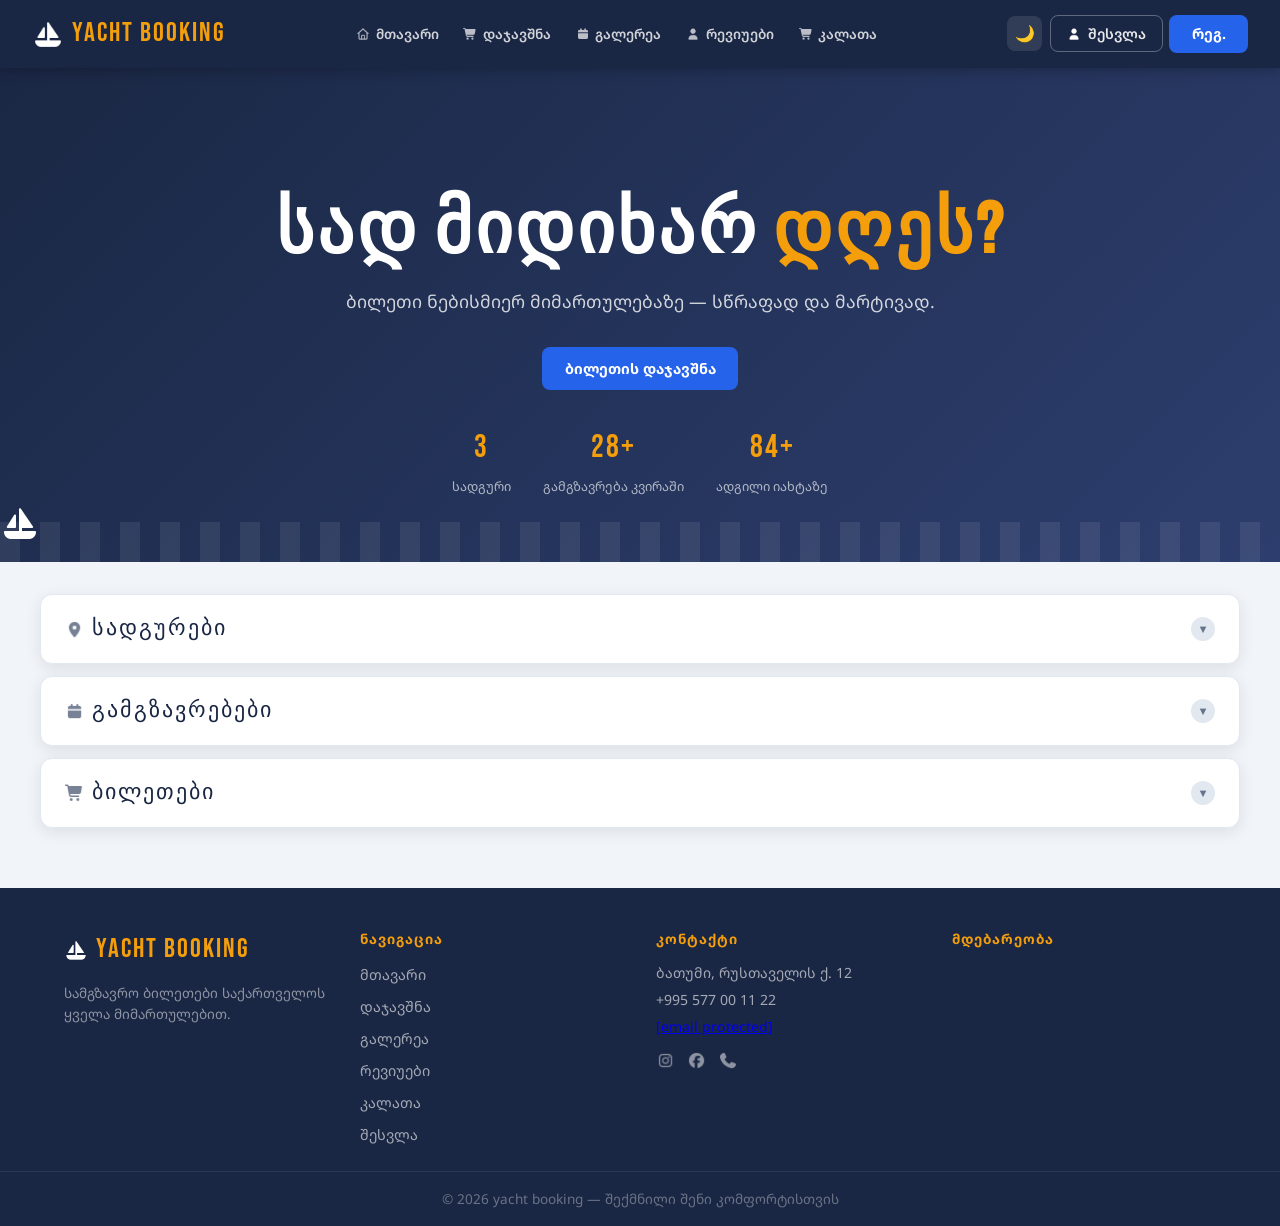
==== commit f759c39d: "init commit" ====
--- a/index.html
+++ b/index.html
@@ -1,3 +1,6 @@
+<!--  ვერსელის ლინკი : https://yacht-booking-new.vercel.app/  -->
+<!-- ჯითჰაბის ლინკი: https://github.com/LikaMart/yacht-booking-new.git  -->
+
 <!doctype html>
 <html lang="en" data-theme="light">
   <head>
@@ -61,9 +64,7 @@
         justify-content: center;
         font-size: 0.7rem;
         color: var(--text-light);
-        transition:
-          transform 0.3s,
-          background 0.2s;
+        transition: transform 0.3s, background 0.2s;
         flex-shrink: 0;
       }
       .accordion-section.open .accordion-arrow {
@@ -133,48 +134,39 @@
           <button id="themeToggleBtn" class="icon-btn" title="თემის შეცვლა">
             <span id="themeIcon">🌙</span>
           </button>
-          <div id="guestBtns">
-            <button class="btn-outline" id="openLoginBtn">
-              <img
-                src="./assets/icons/user-solid.png"
-                alt=""
-                class="btn-icon"
-              />შესვლა
-            </button>
-            <button class="btn-main" id="openRegisterBtn">რეგ.</button>
-          </div>
-          <div id="userInfo" class="hidden">
-            <span id="welcomeMsg" class="welcome-text"></span>
-            <button class="btn-outline small" id="logoutBtn">გასვლა</button>
+          <div class="header-auth">
+            <div id="guestBtns">
+              <button class="btn-outline" id="openLoginBtn">
+                <img src="./assets/icons/user-solid.png" alt="" class="btn-icon" />შესვლა
+              </button>
+              <button class="btn-main" id="openRegisterBtn">რეგ.</button>
+            </div>
+            <div id="userInfo" class="hidden">
+              <span id="welcomeMsg" class="welcome-text"></span>
+              <button class="btn-outline small" id="logoutBtn">გასვლა</button>
+            </div>
           </div>
           <button class="burger" id="burgerBtn" aria-label="მენიუ">
-            <img
-              src="./assets/icons/bars-solid.png"
-              alt="menu"
-              class="burger-icon"
-            />
+            <img src="./assets/icons/bars-solid.png" alt="menu" class="burger-icon" />
           </button>
         </div>
       </div>
       <div class="mobile-nav" id="mobileNav">
-        <a href="./index.html" class="mob-link"
-          ><img src="./assets/icons/home.png" alt="" />მთავარი</a
-        >
-        <a href="./pages/booking.html" class="mob-link"
-          ><img src="./assets/icons/cart.png" alt="" />დაჯავშნა</a
-        >
-        <a href="./pages/gallery.html" class="mob-link"
-          ><img src="./assets/icons/calendar-solid.png" alt="" />გალერეა</a
-        >
-        <a href="./pages/reviews.html" class="mob-link"
-          ><img src="./assets/icons/user-solid.png" alt="" />რევიუები</a
-        >
-        <a href="./pages/cart.html" class="mob-link"
-          ><img src="./assets/icons/cart.png" alt="" />კალათა</a
-        >
-        <a href="./pages/login.html" class="mob-link"
-          ><img src="./assets/icons/user-solid.png" alt="" />შესვლა</a
-        >
+        <a href="./index.html" class="mob-link"><img src="./assets/icons/home.png" alt="" />მთავარი</a>
+        <a href="./pages/booking.html" class="mob-link"><img src="./assets/icons/cart.png" alt="" />დაჯავშნა</a>
+        <a href="./pages/gallery.html" class="mob-link"><img src="./assets/icons/calendar-solid.png" alt="" />გალერეა</a>
+        <a href="./pages/reviews.html" class="mob-link"><img src="./assets/icons/user-solid.png" alt="" />რევიუები</a>
+        <a href="./pages/cart.html" class="mob-link"><img src="./assets/icons/cart.png" alt="" />კალათა</a>
+        <a href="./pages/login.html" class="mob-link"><img src="./assets/icons/user-solid.png" alt="" />შესვლა</a>
+        <!-- Auth ღილაკები mobile menu-ში -->
+        <div class="mob-auth" id="mobGuestBtns">
+          <button class="btn-outline mob-auth-btn" id="openLoginBtn2">შესვლა</button>
+          <button class="btn-main mob-auth-btn" id="openRegisterBtn2">რეგისტრაცია</button>
+        </div>
+        <div class="mob-auth hidden" id="mobUserInfo">
+          <span class="mob-welcome" id="mobWelcomeMsg"></span>
+          <button class="btn-danger mob-auth-btn" id="mobLogoutBtn">გასვლა</button>
+        </div>
       </div>
     </header>
 
@@ -296,14 +288,12 @@
     <!-- ACCORDION SECTIONS -->
     <section class="section" style="padding-top: 2rem; padding-bottom: 3rem">
       <div class="section-inner">
+
         <!-- სადგურები -->
         <div class="accordion-section" id="acc-stations">
           <div class="accordion-header" data-target="acc-stations">
             <div class="accordion-title">
-              <img
-                src="./assets/icons/location-dot-solid.png"
-                alt=""
-              />სადგურები
+              <img src="./assets/icons/location-dot-solid.png" alt="" />სადგურები
             </div>
             <div class="accordion-arrow">▼</div>
           </div>
@@ -328,10 +318,7 @@
         <div class="accordion-section" id="acc-departures">
           <div class="accordion-header" data-target="acc-departures">
             <div class="accordion-title">
-              <img
-                src="./assets/icons/calendar-solid.png"
-                alt=""
-              />გამგზავრებები
+              <img src="./assets/icons/calendar-solid.png" alt="" />გამგზავრებები
             </div>
             <div class="accordion-arrow">▼</div>
           </div>
@@ -376,6 +363,7 @@
             <div class="products tickets"></div>
           </div>
         </div>
+
       </div>
     </section>
 
@@ -410,7 +398,7 @@
           <h4 class="footer-heading">კონტაქტი</h4>
           <p class="footer-contact">ბათუმი, რუსთაველის ქ. 12</p>
           <p class="footer-contact">+995 577 00 11 22</p>
-          <p class="footer-contact">info@yachtbooking.ge</p>
+          <p class="footer-contact"><a href="/cdn-cgi/l/email-protection" class="__cf_email__" data-cfemail="caa3a4aca58ab3aba9a2bea8a5a5a1a3a4ade4adaf">[email&#160;protected]</a></p>
           <div class="footer-social">
             <a href="#"
               ><img
@@ -422,7 +410,9 @@
                 src="./assets/icons/facebook-brands-solid.png"
                 alt="facebook"
             /></a>
-            <a href="#"><img src="./assets/icons/phone.png" alt="phone" /></a>
+            <a href="#"
+              ><img src="./assets/icons/phone.png" alt="phone"
+            /></a>
           </div>
         </div>
         <div class="footer-col">
@@ -445,7 +435,7 @@
       </div>
     </footer>
 
-    <script src="./scripts/app.js" type="module"></script>
+    <script data-cfasync="false" src="/cdn-cgi/scripts/5c5dd728/cloudflare-static/email-decode.min.js"></script><script src="./scripts/app.js" type="module"></script>
     <script>
       // Accordion - section გახსნა/დახურვა
       document.querySelectorAll(".accordion-header").forEach((h) => {
@@ -481,4 +471,4 @@
       }
     </script>
   </body>
-</html>
+</html>
--- a/styles/style.css
+++ b/styles/style.css
@@ -77,7 +77,7 @@
   line-height: 1.6;
   transition: background 0.3s, color 0.3s;
   overflow-x: hidden;
-  padding-top: 4rem; /* fixed header-ის სიმაღლე */
+  padding-top: 4rem;
 }
 /* #endregion */
 
@@ -99,9 +99,9 @@
   justify-content: space-between;
   align-items: center;
   gap: 1rem;
-}
-
-/* ლოგო */
+  min-height: 4rem;
+}
+
 .logo {
   display: flex;
   align-items: center;
@@ -120,13 +120,13 @@
   filter: brightness(0) invert(1);
 }
 
-/* დესკტოპ ნავიგაცია — ცენტრში */
 nav#mainNav {
   flex: 1;
   display: flex;
   justify-content: center;
   align-items: center;
   gap: 0.25rem;
+  flex-wrap: nowrap;
 }
 
 nav#mainNav a {
@@ -164,7 +164,6 @@
   color: var(--accent) !important;
 }
 
-/* header-ის მარჯვენა ბლოკი */
 .header-actions {
   display: flex;
   align-items: center;
@@ -172,7 +171,6 @@
   flex-shrink: 0;
 }
 
-/* თემის ღილაკი */
 .icon-btn {
   background: rgba(255, 255, 255, 0.1);
   border: none;
@@ -185,13 +183,20 @@
   align-items: center;
   justify-content: center;
   transition: background 0.2s;
+  flex-shrink: 0;
 }
 
 .icon-btn:hover {
   background: rgba(255, 255, 255, 0.2);
 }
 
-/* Auth ბლოკი */
+/* wrapper — desktop-ზე ჩანს, mobile-ზე CSS-ით იმალება */
+.header-auth {
+  display: flex;
+  align-items: center;
+  gap: 0.4rem;
+}
+
 #guestBtns,
 #userInfo {
   display: flex;
@@ -211,12 +216,11 @@
   white-space: nowrap;
 }
 
-/* მობილური მენიუ */
 .mobile-nav {
   display: none;
   flex-direction: column;
   background: var(--header-bg);
-  padding: 0 1.5rem 1rem;
+  padding: 0.5rem 1.5rem 1rem;
   border-top: 1px solid rgba(255, 255, 255, 0.08);
   transition: background 0.3s;
 }
@@ -231,10 +235,10 @@
   gap: 0.5rem;
   color: rgba(255, 255, 255, 0.8);
   text-decoration: none;
-  padding: 0.65rem 0;
+  padding: 0.75rem 0;
   border-bottom: 1px solid rgba(255, 255, 255, 0.07);
   font-weight: 600;
-  font-size: 0.9rem;
+  font-size: 1rem;
   transition: color 0.2s;
 }
 
@@ -247,7 +251,7 @@
 }
 
 .mob-link img {
-  width: 14px;
+  width: 16px;
   filter: brightness(0) invert(1);
   opacity: 0.7;
 }
@@ -259,16 +263,17 @@
   background: rgba(255, 255, 255, 0.1);
   border: none;
   border-radius: 6px;
-  padding: 0.4rem;
+  padding: 0.5rem;
   cursor: pointer;
-  flex-direction: column;
-  gap: 4px;
+  align-items: center;
+  justify-content: center;
   z-index: 1001;
+  flex-shrink: 0;
 }
 
 .burger-icon {
-  width: 1.2rem;
-  height: 1.2rem;
+  width: 1.4rem;
+  height: 1.4rem;
   filter: brightness(0) invert(1);
   display: block;
 }
@@ -289,6 +294,7 @@
   border: none;
   cursor: pointer;
   text-decoration: none;
+  white-space: nowrap;
   transition: background 0.2s, transform 0.15s;
 }
 
@@ -311,6 +317,7 @@
   font-weight: 600;
   cursor: pointer;
   text-decoration: none;
+  white-space: nowrap;
   transition: background 0.2s;
 }
 
@@ -336,6 +343,7 @@
   font-weight: 700;
   border: none;
   cursor: pointer;
+  white-space: nowrap;
   transition: opacity 0.2s, transform 0.15s;
 }
 
@@ -357,6 +365,7 @@
   font-weight: 700;
   border: none;
   cursor: pointer;
+  white-space: nowrap;
   transition: opacity 0.2s, transform 0.15s;
 }
 
@@ -497,7 +506,7 @@
 
 .hero h1 {
   font-family: "Bebas Neue", sans-serif;
-  font-size: clamp(2.5rem, 6vw, 4.5rem);
+  font-size: clamp(2rem, 6vw, 4.5rem);
   letter-spacing: 3px;
   line-height: 1.1;
   margin-bottom: 1rem;
@@ -508,12 +517,11 @@
 }
 
 .hero p {
-  font-size: 1.1rem;
+  font-size: clamp(0.95rem, 2.5vw, 1.1rem);
   opacity: 0.8;
   margin-bottom: 2rem;
 }
 
-/* ტალღები + გემი */
 .sea-track {
   position: absolute;
   bottom: 0;
@@ -566,7 +574,6 @@
   50%       { transform: translateY(-4px); }
 }
 
-/* Hero stats */
 .hero-stats {
   display: flex;
   gap: 2rem;
@@ -613,7 +620,7 @@
   align-items: center;
   gap: 0.6rem;
   font-family: "Bebas Neue", sans-serif;
-  font-size: 2.2rem;
+  font-size: clamp(1.5rem, 4vw, 2.2rem);
   letter-spacing: 2px;
   color: var(--navy);
   margin-bottom: 1.5rem;
@@ -652,7 +659,8 @@
   border-radius: 8px;
   font-family: "Noto Sans Georgian", sans-serif;
   font-size: 0.95rem;
-  width: 280px;
+  flex: 1;
+  min-width: 0;
   background: var(--input-bg);
   color: var(--text);
   outline: none;
@@ -667,12 +675,12 @@
   position: absolute;
   top: calc(100% + 4px);
   left: 0;
+  right: 0;
   z-index: 50;
   background: var(--card-bg);
   border: 1px solid var(--border);
   border-radius: 8px;
   box-shadow: var(--shadow);
-  width: 280px;
   max-height: 220px;
   overflow-y: auto;
   display: none;
@@ -702,7 +710,7 @@
 /* #region Cards */
 .products {
   display: grid;
-  grid-template-columns: repeat(auto-fill, minmax(270px, 1fr));
+  grid-template-columns: repeat(auto-fill, minmax(min(270px, 100%), 1fr));
   gap: 1.25rem;
 }
 
@@ -742,7 +750,6 @@
   margin-top: 0.25rem;
 }
 
-/* იახტის ქვე-ბარათი */
 .trainCard {
   background: rgba(37, 99, 235, 0.05);
   border-left: 4px solid var(--blue);
@@ -774,7 +781,7 @@
 
 .form-grid {
   display: grid;
-  grid-template-columns: repeat(auto-fit, minmax(210px, 1fr));
+  grid-template-columns: repeat(auto-fit, minmax(min(210px, 100%), 1fr));
   gap: 1rem;
   margin-bottom: 1.25rem;
 }
@@ -804,6 +811,7 @@
   background: var(--input-bg);
   color: var(--text);
   outline: none;
+  width: 100%;
   transition: border 0.2s, background 0.3s;
 }
 
@@ -815,7 +823,6 @@
 
 .form-group select {
   cursor: pointer;
-  width: 100%;
 }
 
 .form-group select:disabled {
@@ -825,10 +832,8 @@
 
 textarea {
   resize: vertical;
-  width: 100%;
-}
-
-/* შეტყობინება */
+}
+
 .auth-msg {
   margin-top: 0.85rem;
   padding: 0.65rem 1rem;
@@ -866,7 +871,7 @@
   align-items: center;
   justify-content: center;
   gap: 1.5rem;
-  padding: 3rem 1.5rem;
+  padding: 3rem 1rem;
 }
 
 .auth-container {
@@ -942,7 +947,6 @@
   text-decoration: underline;
 }
 
-/* localStorage info panel */
 .token-info-wrap {
   width: 100%;
   max-width: 28rem;
@@ -974,6 +978,7 @@
   padding: 0.5rem 0;
   border-bottom: 1px solid var(--border);
   font-size: 0.84rem;
+  flex-wrap: wrap;
 }
 
 .token-row:last-child {
@@ -990,6 +995,7 @@
   color: var(--text);
   word-break: break-all;
   text-align: right;
+  flex: 1;
 }
 
 .token-mono {
@@ -1010,7 +1016,7 @@
 
 .page-title {
   font-family: "Bebas Neue", sans-serif;
-  font-size: 2.5rem;
+  font-size: clamp(1.8rem, 5vw, 2.5rem);
   letter-spacing: 2px;
   color: var(--navy);
   margin-bottom: 2rem;
@@ -1030,7 +1036,7 @@
 
 .reviews-grid {
   display: grid;
-  grid-template-columns: repeat(auto-fill, minmax(17rem, 1fr));
+  grid-template-columns: repeat(auto-fill, minmax(min(17rem, 100%), 1fr));
   gap: 1.25rem;
   margin-bottom: 2rem;
 }
@@ -1053,6 +1059,7 @@
   align-items: center;
   gap: 0.75rem;
   margin-bottom: 0.75rem;
+  flex-wrap: wrap;
 }
 
 .review-avatar {
@@ -1082,17 +1089,18 @@
   display: flex;
   align-items: center;
   justify-content: center;
-  padding: 3rem 1.5rem;
+  padding: 3rem 1rem;
   text-align: center;
 }
 
 .not-found-inner {
   max-width: 30rem;
+  width: 100%;
 }
 
 .not-found-num {
   font-family: "Bebas Neue", sans-serif;
-  font-size: clamp(5rem, 18vw, 9rem);
+  font-size: clamp(4rem, 20vw, 9rem);
   color: var(--accent);
   line-height: 1;
   letter-spacing: 4px;
@@ -1109,7 +1117,7 @@
 }
 
 .not-found-inner h2 {
-  font-size: 1.4rem;
+  font-size: clamp(1.1rem, 3vw, 1.4rem);
   font-weight: 700;
   margin-bottom: 0.75rem;
   color: var(--text);
@@ -1216,6 +1224,12 @@
   padding: 1rem 1.5rem;
   color: rgba(255, 255, 255, 0.35);
   font-size: 0.85rem;
+  margin-bottom: 0;
+}
+
+/* footer ბოლოა — body-ს padding-bottom არ სჭირდება */
+body {
+  padding-bottom: 0;
 }
 /* #endregion */
 
@@ -1393,9 +1407,39 @@
 }
 /* #endregion */
 
+
+/* #region Mobile Auth (mobile menu-ში auth ბლოკი) */
+.mob-auth {
+  display: flex;
+  gap: 0.75rem;
+  padding: 1rem 0 0.5rem;
+  align-items: center;
+  flex-wrap: wrap;
+}
+
+.mob-auth.hidden {
+  display: none !important;
+}
+
+.mob-auth-btn {
+  flex: 1;
+  justify-content: center;
+  min-width: 0;
+  font-size: 0.95rem;
+  padding: 0.65rem 1rem;
+}
+
+.mob-welcome {
+  color: rgba(255, 255, 255, 0.9);
+  font-weight: 700;
+  font-size: 1rem;
+  flex: 1;
+}
+/* #endregion */
+
 /* #region Responsive */
 
-/* Breakpoint 1 — ≤1100px: nav icon-ები იმალება, ტექსტი რჩება */
+/* Breakpoint 1 — ≤1100px: nav icon-ები იმალება */
 @media (max-width: 68.75rem) {
   nav#mainNav a img {
     display: none;
@@ -1403,12 +1447,12 @@
 
   nav#mainNav a {
     padding: 0.4rem 0.5rem;
-    font-size: 0.82rem;
-  }
-}
-
-/* Breakpoint 2 — ≤768px: nav იმალება, burger ჩნდება */
-@media (max-width: 48rem) {
+    font-size: 0.8rem;
+  }
+}
+
+/* Breakpoint 2 — ≤900px: nav იმალება, burger ჩნდება */
+@media (max-width: 56.25rem) {
   nav#mainNav {
     display: none;
   }
@@ -1417,34 +1461,27 @@
     display: flex;
   }
 
+  .header-inner {
+    padding: 0 1rem;
+    min-height: 3.75rem;
+  }
+
   .header-actions {
-    gap: 0.35rem;
-  }
-
-  /* auth ღილაკები ყოველთვის ჩანს */
-  #guestBtns,
-  #userInfo {
-    display: flex !important;
-  }
-
-  #userInfo.hidden,
-  #guestBtns.hidden {
-    display: none !important;
-  }
-
-  /* სახელი იმარტივება — გასვლა ღილაკი რჩება */
-  .welcome-text {
+    gap: 0.4rem;
+  }
+
+  /* Auth ღილაკები მობილურზე — header-actions-ის შიგნით ამ კლასით ვმალავთ */
+  .header-auth {
     display: none;
   }
 
-  .btn-outline.small {
-    padding: 0.35rem 0.6rem;
-    font-size: 0.78rem;
-    white-space: nowrap;
+  /* გასვლა / შესვლა mobile nav-ში ჩანს */
+  .mob-auth {
+    display: flex;
   }
 
   .section {
-    padding: 2.5rem 1rem;
+    padding: 2rem 1rem;
   }
 
   .products {
@@ -1461,8 +1498,8 @@
 
   .footer-inner {
     grid-template-columns: 1fr 1fr;
-    gap: 1.5rem;
-    padding: 2rem 1.5rem;
+    gap: 1.25rem;
+    padding: 2rem 1rem;
   }
 
   .booking-page {
@@ -1478,86 +1515,157 @@
   }
 
   .hero {
-    padding: 3.5rem 1.5rem 3rem;
+    padding: 4rem 1rem 3rem;
+  }
+
+  .modal {
+    padding: 1.5rem;
+  }
+
+  .accordion-header {
+    padding: 0.85rem 1rem;
+  }
+
+  .accordion-body {
+    padding: 0 1rem 1rem;
+  }
+}
+
+/* Breakpoint 3 — ≤480px: სრული მობილური */
+@media (max-width: 30rem) {
+  body {
+    font-size: 0.95rem;
+  }
+
+  .header-inner {
+    padding: 0 0.75rem;
+    min-height: 3.5rem;
+  }
+
+  .logo span {
+    font-size: 1.2rem;
+    letter-spacing: 1px;
+  }
+
+  .logo-icon {
+    width: 1.6rem;
+    height: 1.6rem;
+  }
+
+  .icon-btn {
+    width: 2rem;
+    height: 2rem;
+    font-size: 0.9rem;
+  }
+
+  .burger {
+    padding: 0.4rem;
+  }
+
+  .burger-icon {
+    width: 1.2rem;
+    height: 1.2rem;
+  }
+
+  /* შინაარსი */
+  .section {
+    padding: 1.5rem 0.75rem;
+  }
+
+  .booking-page,
+  .reviews-page,
+  .auth-page {
+    padding: 1.5rem 0.75rem;
+  }
+
+  .products {
+    grid-template-columns: 1fr;
+  }
+
+  .reviews-grid {
+    grid-template-columns: 1fr;
+  }
+
+  .footer-inner {
+    grid-template-columns: 1fr;
+    padding: 1.5rem 0.75rem;
+  }
+
+  .form-card {
+    padding: 1rem;
+  }
+
+  .auth-container {
+    padding: 1.25rem 1rem;
+  }
+
+  .card {
+    padding: 1rem;
+  }
+
+  /* Hero */
+  .hero {
+    padding: 3.5rem 0.75rem 2.5rem;
+  }
+
+  .hero-stats {
+    gap: 1rem;
+  }
+
+  .hero-stat-num {
+    font-size: 1.6rem;
+  }
+
+  /* სათაურები */
+  .section-title {
+    font-size: 1.4rem;
+    letter-spacing: 1px;
+  }
+
+  .page-title {
+    font-size: 1.5rem;
+  }
+
+  .accordion-title {
+    font-size: 1.1rem;
+    letter-spacing: 1px;
+  }
+
+  /* Modal */
+  .modal {
+    padding: 1.25rem;
+    border-radius: 12px;
+  }
+
+  /* Search */
+  .search-wrap {
+    flex-direction: column;
+    align-items: stretch;
   }
 
   .search-wrap input {
     width: 100%;
   }
 
-  .dropdown {
+  .btn-search {
     width: 100%;
-  }
-
-  .modal {
-    padding: 1.5rem;
-  }
-}
-
-/* Breakpoint 3 — ≤480px: mobile layout */
-@media (max-width: 30rem) {
-  .header-inner {
-    padding: 0.6rem 1rem;
-  }
-
-  .logo span {
-    font-size: 1.3rem;
-  }
-
-  .btn-outline {
-    padding: 0.4rem 0.6rem;
-    font-size: 0.78rem;
-  }
-
-  /* icon იმარტივება — ტექსტი რჩება */
-  .btn-outline .btn-icon {
-    display: none;
-  }
-
-  .btn-main {
-    padding: 0.4rem 0.75rem;
-    font-size: 0.82rem;
-  }
-
-  .products {
-    grid-template-columns: 1fr;
-  }
-
-  .reviews-grid {
-    grid-template-columns: 1fr;
-  }
-
-  .footer-inner {
-    grid-template-columns: 1fr;
-    padding: 1.5rem 1rem;
-  }
-
-  .section-title {
-    font-size: 1.7rem;
-  }
-
-  .form-card {
-    padding: 1.25rem;
-  }
-
-  .hero h1 {
-    font-size: 2.2rem;
-  }
-
-  .hero-stats {
-    gap: 1rem;
-  }
-
-  .auth-container {
-    padding: 1.25rem;
-  }
-
-  .page-title {
-    font-size: 1.8rem;
-  }
-
-  .not-found-num {
-    font-size: 5rem;
-  }
-}
-/* #endregion */
+    justify-content: center;
+    padding: 0.6rem;
+  }
+
+  /* mobile nav */
+  .mob-link {
+    font-size: 1rem;
+    padding: 0.8rem 0;
+  }
+
+  .mob-auth-btn {
+    font-size: 0.9rem;
+    padding: 0.6rem 0.75rem;
+  }
+
+  .trainCard {
+    margin-left: 0.5rem;
+  }
+}
+/* #endregion */
